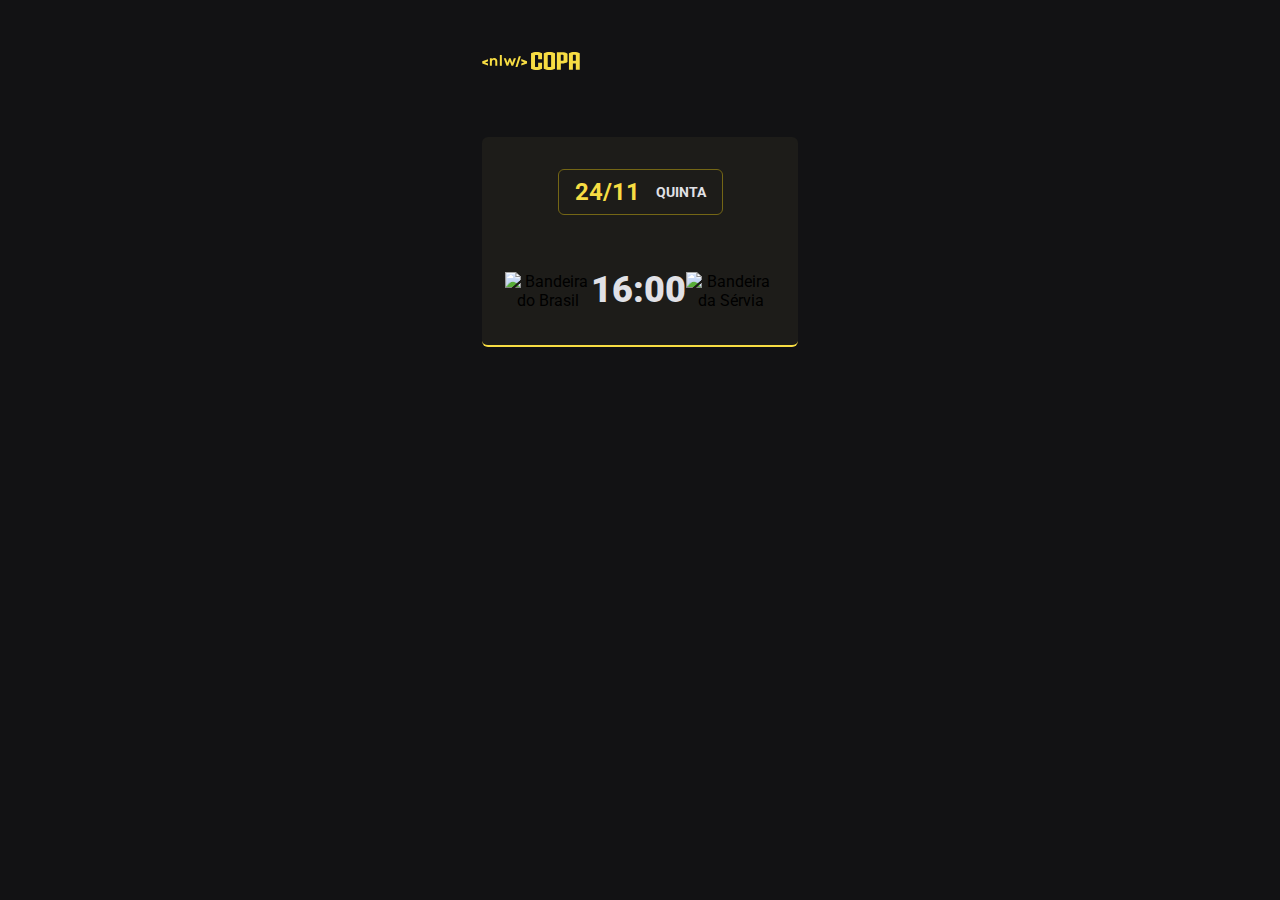
==== Explorer/index.html @ 19654f42 "testando primeiro push no main" ====
<!DOCTYPE html>
<html lang="pt-br">
  <head>
    <meta charset="UTF-8" />
    <meta http-equiv="X-UA-Compatible" content="IE=edge" />
    <meta name="viewport" content="width=device-width, initial-scale=1.0" />
    <title>Calendário de Jogos - NLW Copa</title>
    <link rel="stylesheet" href="./style.css" />

    <link rel="preconnect" href="https://fonts.googleapis.com" />
    <link rel="preconnect" href="https://fonts.gstatic.com" crossorigin />
    <link
      href="https://fonts.googleapis.com/css2?family=Roboto:wght@700;900&display=swap"
      rel="stylesheet"
    />
  </head>
  <body>
    <div id="app">
      <header>
        <img src="./assets/logo.svg" alt="Logo da NLW" />
      </header>
      <main id="cards">
        <div class="card">
          <h2>24/11 <span>quinta</span></h2>
          <ul>
            <li>
              <img src="./assets/icon-brazil.svg" alt="Bandeira do Brasil" />
              <strong>16:00</strong>
              <img src="./assets/icon-serbia.svg" alt="Bandeira da Sérvia" />
            </li>
          </ul>
        </div>
      </main>
    </div>
  </body>
</html>
---- Explorer/style.css ----
* {
  margin: 0;
  padding: 0;
  box-sizing: border-box;
}

ul {
  list-style: none;
}

body {
  background-color: #121214;
  background-image: url(./assets/bg.svg);
  background-position-x: center;
  background-position-y: 55.6%;
}

body * {
  font-family: "Roboto", sans-serif;
}

#app {
  width: fit-content;
  margin: 52px auto;
}

header {
  margin-bottom: 63px;
}

.card {
  padding: 32px 23px;
  text-align: center;

  background: #1d1c19;
  border-bottom: 2px solid #f7dd43;
  border-radius: 6px;
}

.card h2 {
  display: flex;
  gap: 16px;
  justify-content: center;
  align-items: center;

  padding: 8px 16px;
  border: 1px solid #746615;
  border-radius: 6px;

  width: fit-content;
  margin-inline: auto;
  margin-bottom: 53px;

  color: #f7dd43;
}

.card h2 span {
  color: #e1e1e6;
  font-size: 14px;
  text-transform: uppercase;
}

.card ul {
  display: flex;
  flex-direction: column;
  gap: 24px;

  width: 270px;
}

.card ul li  {
  display: flex;
  align-items: center;
  justify-content: space-between;
}

.card ul li + li {
  padding-top: 24px;
  border-top: 1px solid #323238;
}

.card ul li strong {
  font-weight: 900;
  font-size: 36px;
  line-height: 125%;

  color: #E1E1E6;
}
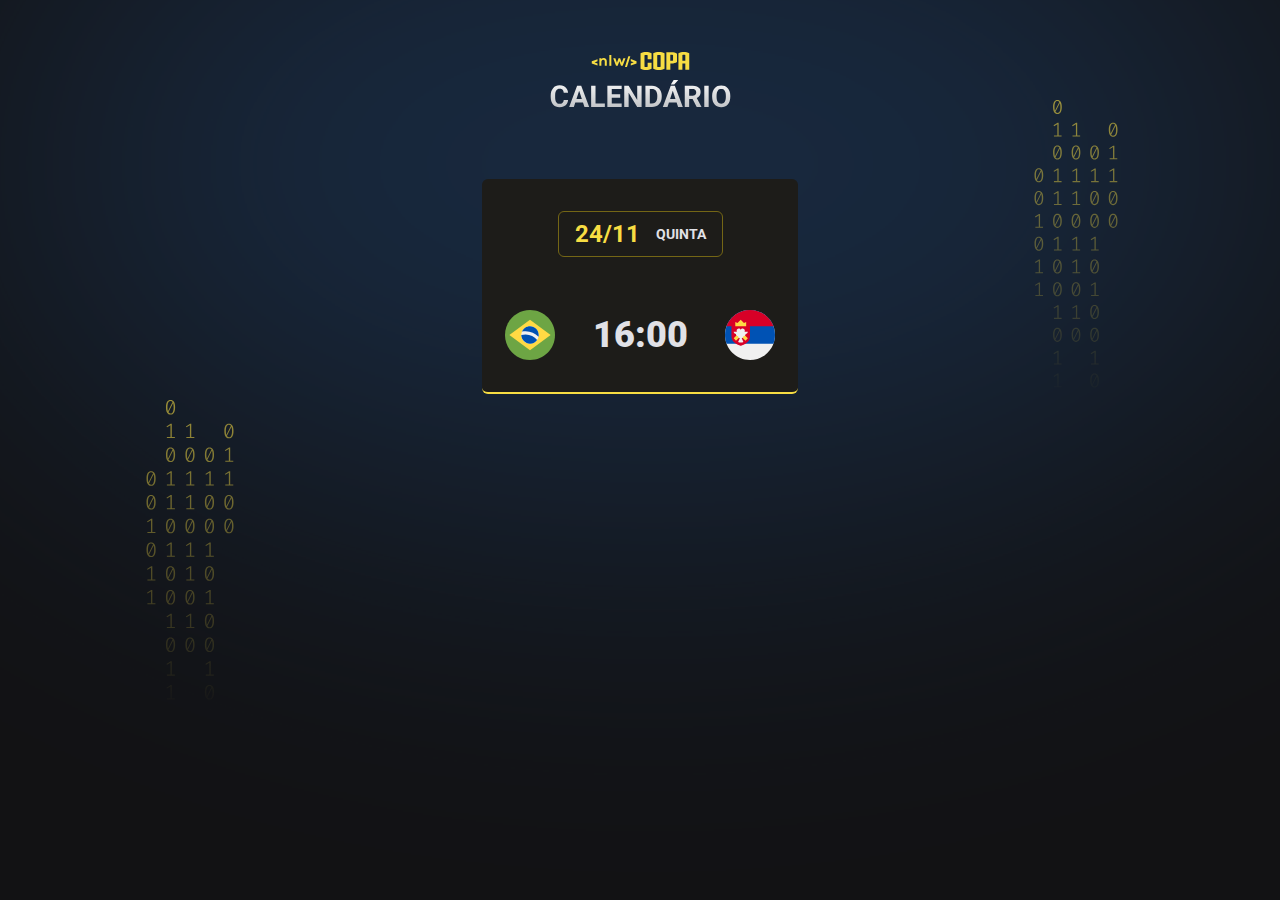
==== commit a6f8c859: "salvando as modificações para começar a aula 3" ====
--- a/Explorer/index.html
+++ b/Explorer/index.html
@@ -17,16 +17,16 @@
   <body>
     <div id="app">
       <header>
-        <img src="./assets/logo.svg" alt="Logo da NLW" />
+        <img src="./assets/logo_header.svg" alt="Logo da NLW" />
       </header>
       <main id="cards">
         <div class="card">
           <h2>24/11 <span>quinta</span></h2>
           <ul>
             <li>
-              <img src="./assets/icon-brazil.svg" alt="Bandeira do Brasil" />
+              <img src="./assets/flags/icon-brazil.svg" alt="Bandeira do Brasil" />
               <strong>16:00</strong>
-              <img src="./assets/icon-serbia.svg" alt="Bandeira da Sérvia" />
+              <img src="./assets/flags/icon-serbia.svg" alt="Bandeira da Sérvia" />
             </li>
           </ul>
         </div>
--- a/Explorer/style.css
+++ b/Explorer/style.css
@@ -10,7 +10,7 @@
 
 body {
   background-color: #121214;
-  background-image: url(./assets/bg.svg);
+  background-image: url(./assets/bg-blue.svg);
   background-position-x: center;
   background-position-y: 55.6%;
 }
@@ -26,11 +26,24 @@
 
 header {
   margin-bottom: 63px;
+  display: flex;
+  flex-direction: column;
+  align-items: center;
+}
+
+#app{
+  text-align: center;
+  display: flex;
+  flex-direction: column;
+  align-items: center;
 }
 
 .card {
   padding: 32px 23px;
   text-align: center;
+  display: flex;
+  flex-direction: column;
+  align-items: center;
 
   background: #1d1c19;
   border-bottom: 2px solid #f7dd43;
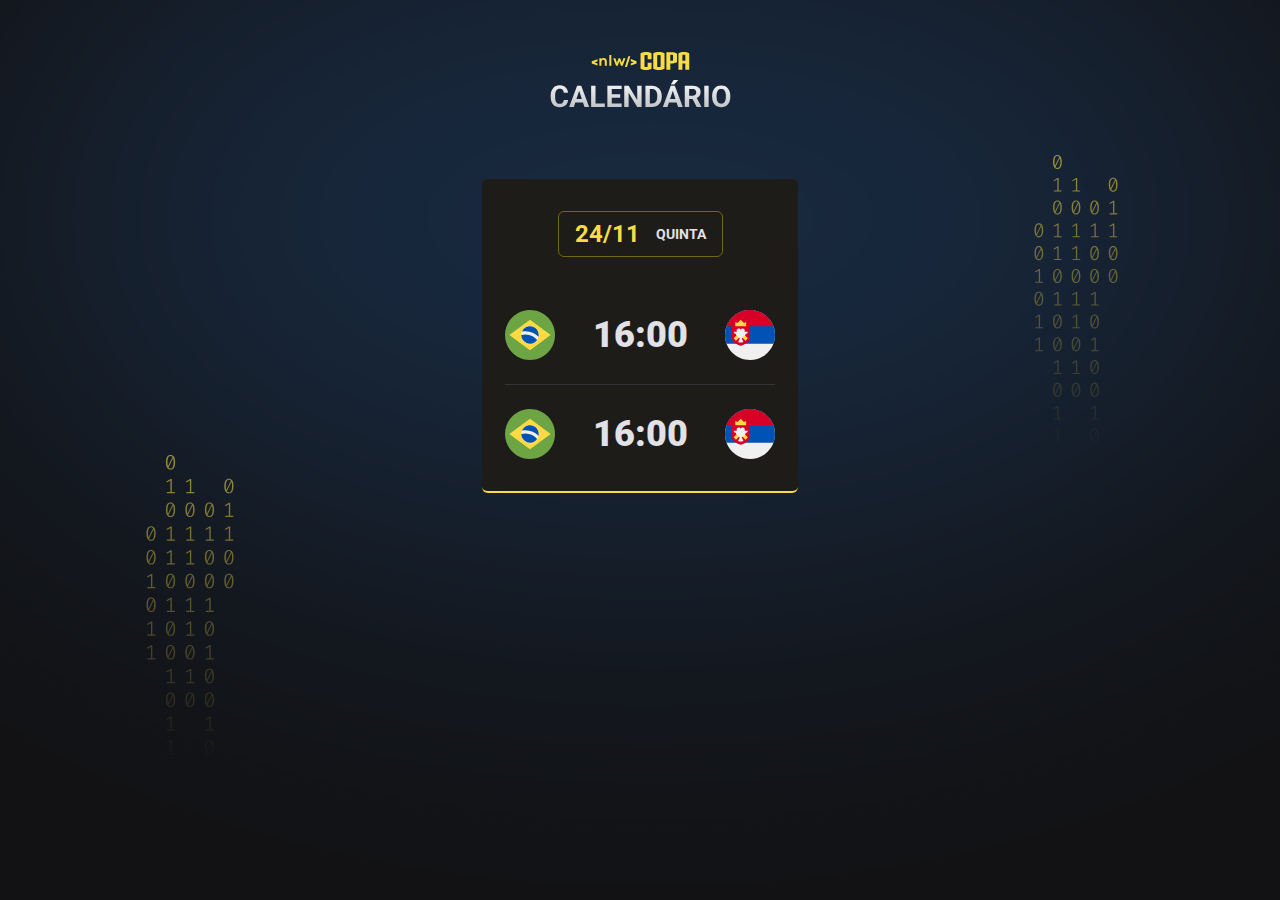
==== commit fba74fd2: "testendo a gravação de senha" ====
--- a/Explorer/index.html
+++ b/Explorer/index.html
@@ -28,6 +28,11 @@
               <strong>16:00</strong>
               <img src="./assets/flags/icon-serbia.svg" alt="Bandeira da Sérvia" />
             </li>
+                        <li>
+              <img src="./assets/flags/icon-brazil.svg" alt="Bandeira do Brasil" />
+              <strong>16:00</strong>
+              <img src="./assets/flags/icon-serbia.svg" alt="Bandeira da Sérvia" />
+            </li>
           </ul>
         </div>
       </main>
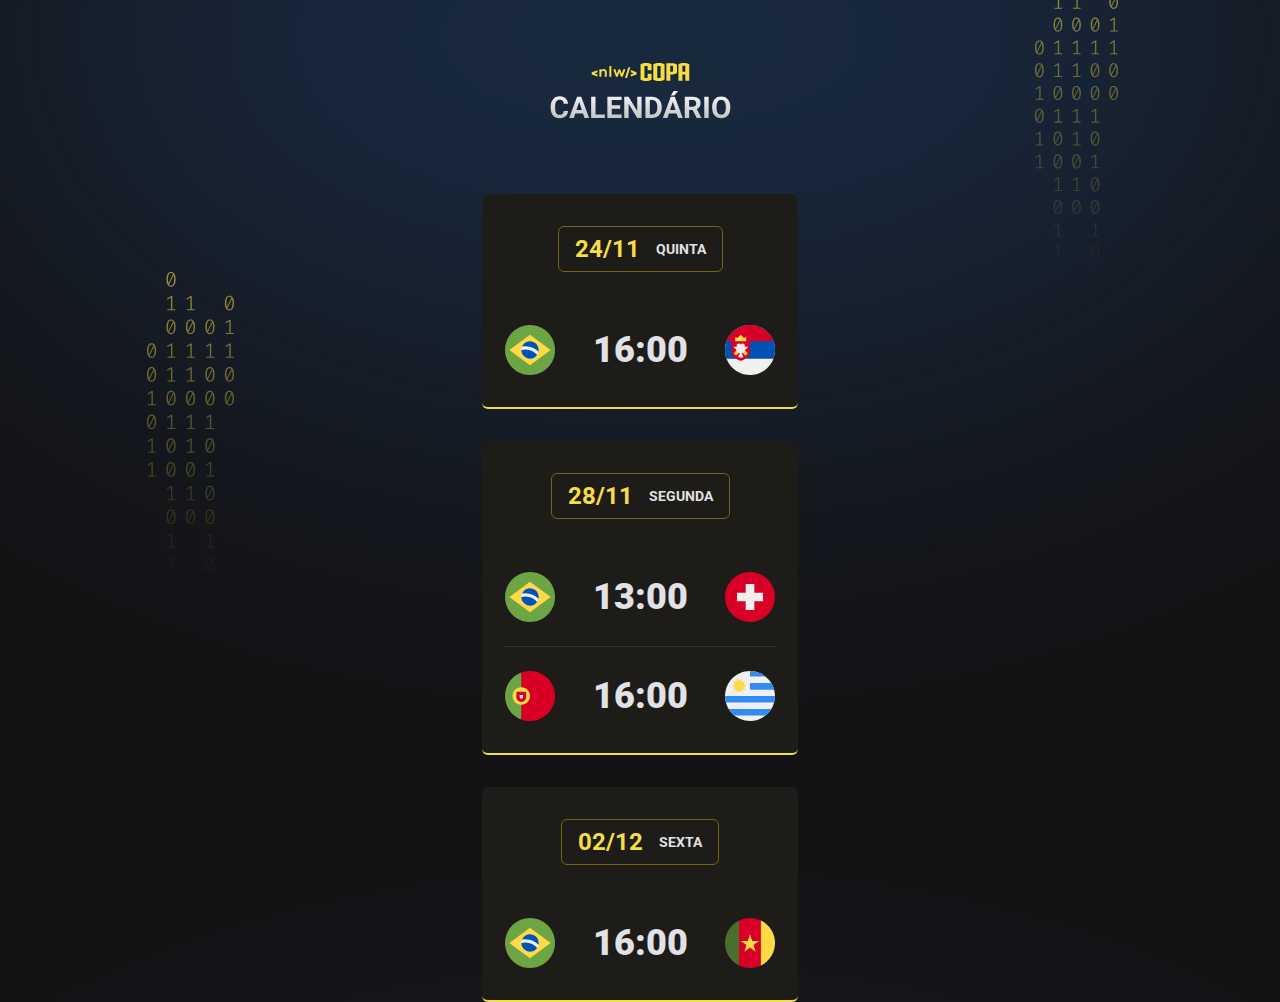
==== commit 35fcbe3e: "atualização após aula 3" ====
--- a/Explorer/index.html
+++ b/Explorer/index.html
@@ -16,26 +16,7 @@
   </head>
   <body>
     <div id="app">
-      <header>
-        <img src="./assets/logo_header.svg" alt="Logo da NLW" />
-      </header>
-      <main id="cards">
-        <div class="card">
-          <h2>24/11 <span>quinta</span></h2>
-          <ul>
-            <li>
-              <img src="./assets/flags/icon-brazil.svg" alt="Bandeira do Brasil" />
-              <strong>16:00</strong>
-              <img src="./assets/flags/icon-serbia.svg" alt="Bandeira da Sérvia" />
-            </li>
-                        <li>
-              <img src="./assets/flags/icon-brazil.svg" alt="Bandeira do Brasil" />
-              <strong>16:00</strong>
-              <img src="./assets/flags/icon-serbia.svg" alt="Bandeira da Sérvia" />
-            </li>
-          </ul>
-        </div>
-      </main>
     </div>
+    <script src="./main.js"></script>
   </body>
 </html>
--- a/Explorer/style.css
+++ b/Explorer/style.css
@@ -12,23 +12,11 @@
   background-color: #121214;
   background-image: url(./assets/bg-blue.svg);
   background-position-x: center;
-  background-position-y: 55.6%;
+  background-position-y: -715px;
 }
 
 body * {
   font-family: "Roboto", sans-serif;
-}
-
-#app {
-  width: fit-content;
-  margin: 52px auto;
-}
-
-header {
-  margin-bottom: 63px;
-  display: flex;
-  flex-direction: column;
-  align-items: center;
 }
 
 #app{
@@ -36,6 +24,21 @@
   display: flex;
   flex-direction: column;
   align-items: center;
+}
+
+header {
+  margin-top: 63px; 
+  margin-bottom: 63px;
+  text-align: center;
+/*  display: flex;
+  flex-direction: column;
+  align-items: center;*/
+}
+
+#cards{
+  display: flex;
+  flex-direction: column;
+  gap: 32px;
 }
 
 .card {
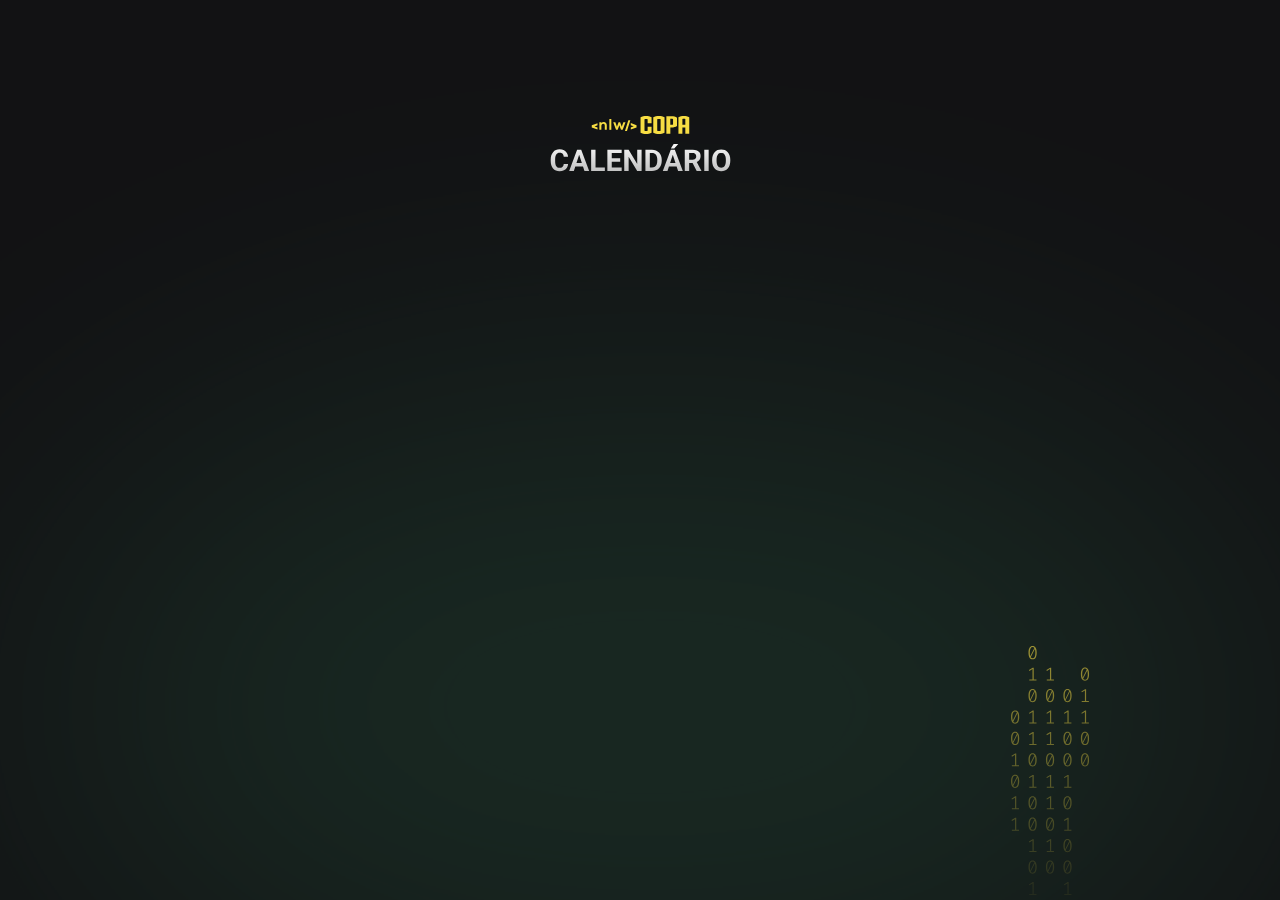
==== commit 15045fbf: "fiz da aula 4" ====
--- a/Explorer/index.html
+++ b/Explorer/index.html
@@ -14,8 +14,12 @@
       rel="stylesheet"
     />
   </head>
-  <body>
+  <body class="green">
     <div id="app">
+      <header>
+        <img src="./assets/logo_header.svg" alt="Logo da NLW" />
+      </header>
+      <main id="cards"></main>
     </div>
     <script src="./main.js"></script>
   </body>
--- a/Explorer/style.css
+++ b/Explorer/style.css
@@ -2,6 +2,26 @@
   margin: 0;
   padding: 0;
   box-sizing: border-box;
+}
+
+:root {
+  --card-color-primary: #f7dd43;
+  --card-title-border-color: #746615;
+  --card-bg-color: #1d1c19;
+  --body-bg: url(./assets/bg-yellow.svg);
+}
+body.blue {
+  --card-color-primary: #338af3;
+  --card-title-border-color: #338af3;
+  --card-bg-color: #202024;
+  --body-bg: url(./assets/bg-blue.svg);
+}
+
+body.green {
+  --card-color-primary: #047c3f;
+  --card-title-border-color: #047c3f;
+  --card-bg-color: #1a1f1b;
+  --body-bg: url(./assets/bg-green.svg);
 }
 
 ul {
@@ -10,35 +30,44 @@
 
 body {
   background-color: #121214;
-  background-image: url(./assets/bg-blue.svg);
-  background-position-x: center;
-  background-position-y: -715px;
+  background-image: var(--body-bg);
+  background-position: top center;
+  background-repeat: no-repeat;
+  background-size: cover;
+
+  /* Fazendo o mesmo que acima em uma linha só 
+  background:#121214 var(--body-bg) no-repeat top center/cover ; */
 }
 
 body * {
   font-family: "Roboto", sans-serif;
 }
 
-#app{
-  text-align: center;
+#app {
+  width: fit-content;
+  margin: auto;
+  padding-top: 53px;
+  /* text-align: center;
   display: flex;
   flex-direction: column;
-  align-items: center;
+  align-items: center; */
 }
 
 header {
-  margin-top: 63px; 
+  margin-top: 63px;
   margin-bottom: 63px;
   text-align: center;
-/*  display: flex;
+  /*  display: flex;
   flex-direction: column;
   align-items: center;*/
 }
 
-#cards{
+#cards {
   display: flex;
   flex-direction: column;
+  justify-content: center;
   gap: 32px;
+  margin-bottom: 32px;
 }
 
 .card {
@@ -48,8 +77,8 @@
   flex-direction: column;
   align-items: center;
 
-  background: #1d1c19;
-  border-bottom: 2px solid #f7dd43;
+  background: var(--card-bg-color);
+  border-bottom: 2px solid var(--card-color-primary);
   border-radius: 6px;
 }
 
@@ -60,7 +89,7 @@
   align-items: center;
 
   padding: 8px 16px;
-  border: 1px solid #746615;
+  border: 1px solid var(--card-title-border-color);
   border-radius: 6px;
 
   width: fit-content;
@@ -84,7 +113,7 @@
   width: 270px;
 }
 
-.card ul li  {
+.card ul li {
   display: flex;
   align-items: center;
   justify-content: space-between;
@@ -100,5 +129,48 @@
   font-size: 36px;
   line-height: 125%;
 
-  color: #E1E1E6;
-}+  color: #e1e1e6;
+}
+.card h2:hover,
+.card ul li strong:hover,
+.card ul li img:hover {
+  transform: scale(1.1);
+}
+.card h2,
+.card ul li strong,
+.card ul li img {
+  transition: transform 0.3s;
+}
+
+.card {
+  opacity: 0;
+  animation: appear 0.7s forwards;
+}
+
+/* Faz uma ordem e aplica delay nos vários cards que teremos*/
+/* .card:nth-child(2) {
+  animation-delay: 0.2s;
+}
+.card:nth-child(3) {
+  animation-delay: 0.3s;
+} */
+
+/* aparece em 0.7s e desliza no eixo y em 0.3s */
+@keyframes appear {
+  0% {
+    transform: translateY(-50px);
+    opacity: 0;
+  }
+  100% {
+    transform: translateY(0px);
+    opacity: 1;
+  }
+}
+
+@media (min-width: 400px) {
+  #cards {
+    max-width: 670px;
+    flex-direction: row;
+    flex-wrap: wrap;
+  }
+}
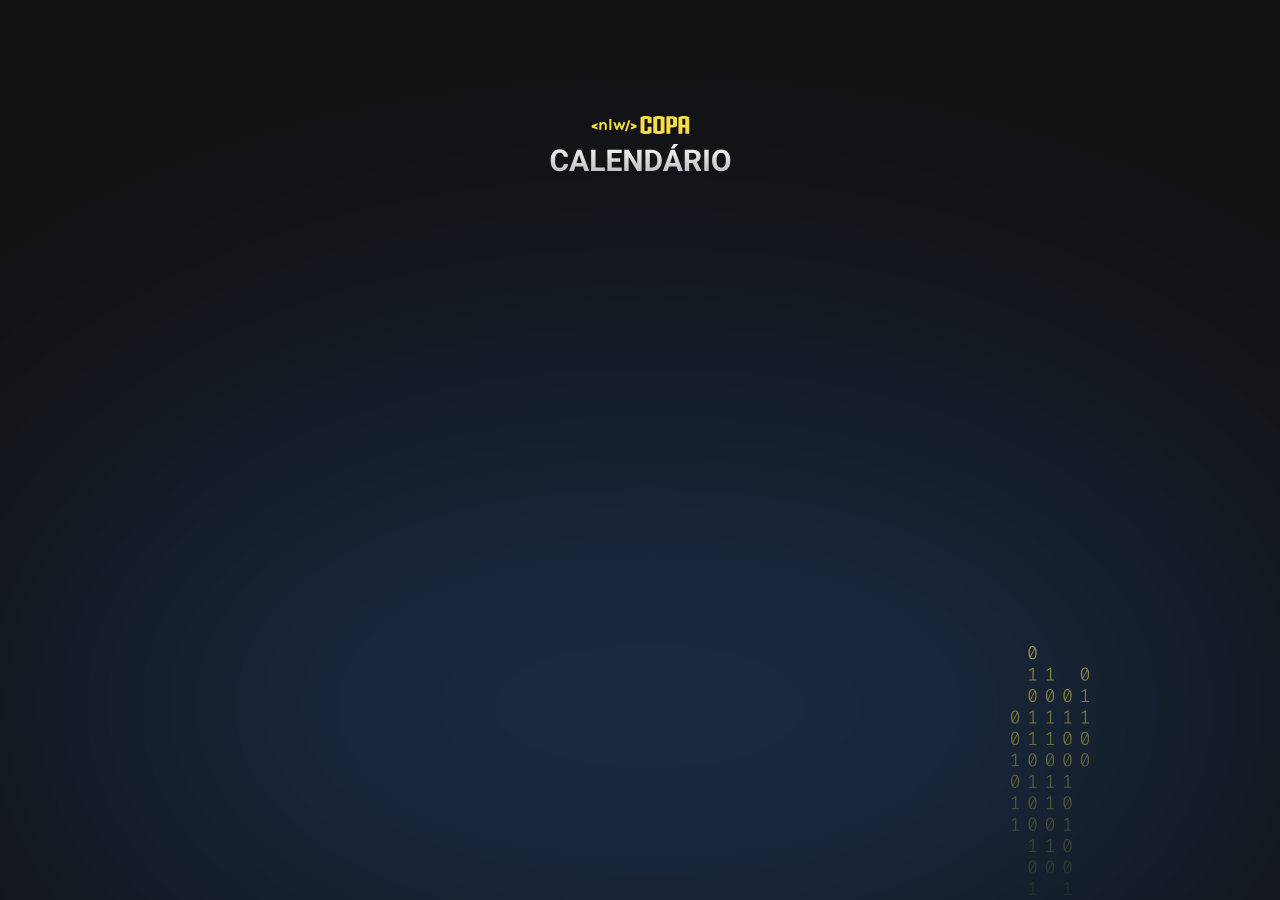
==== commit 43c0e3fa: "apaguei as duplicações testadas para visualizar a página no github" ====
--- a/Explorer/index.html
+++ b/Explorer/index.html
@@ -14,7 +14,7 @@
       rel="stylesheet"
     />
   </head>
-  <body class="green">
+  <body class="blue">
     <div id="app">
       <header>
         <img src="./assets/logo_header.svg" alt="Logo da NLW" />
